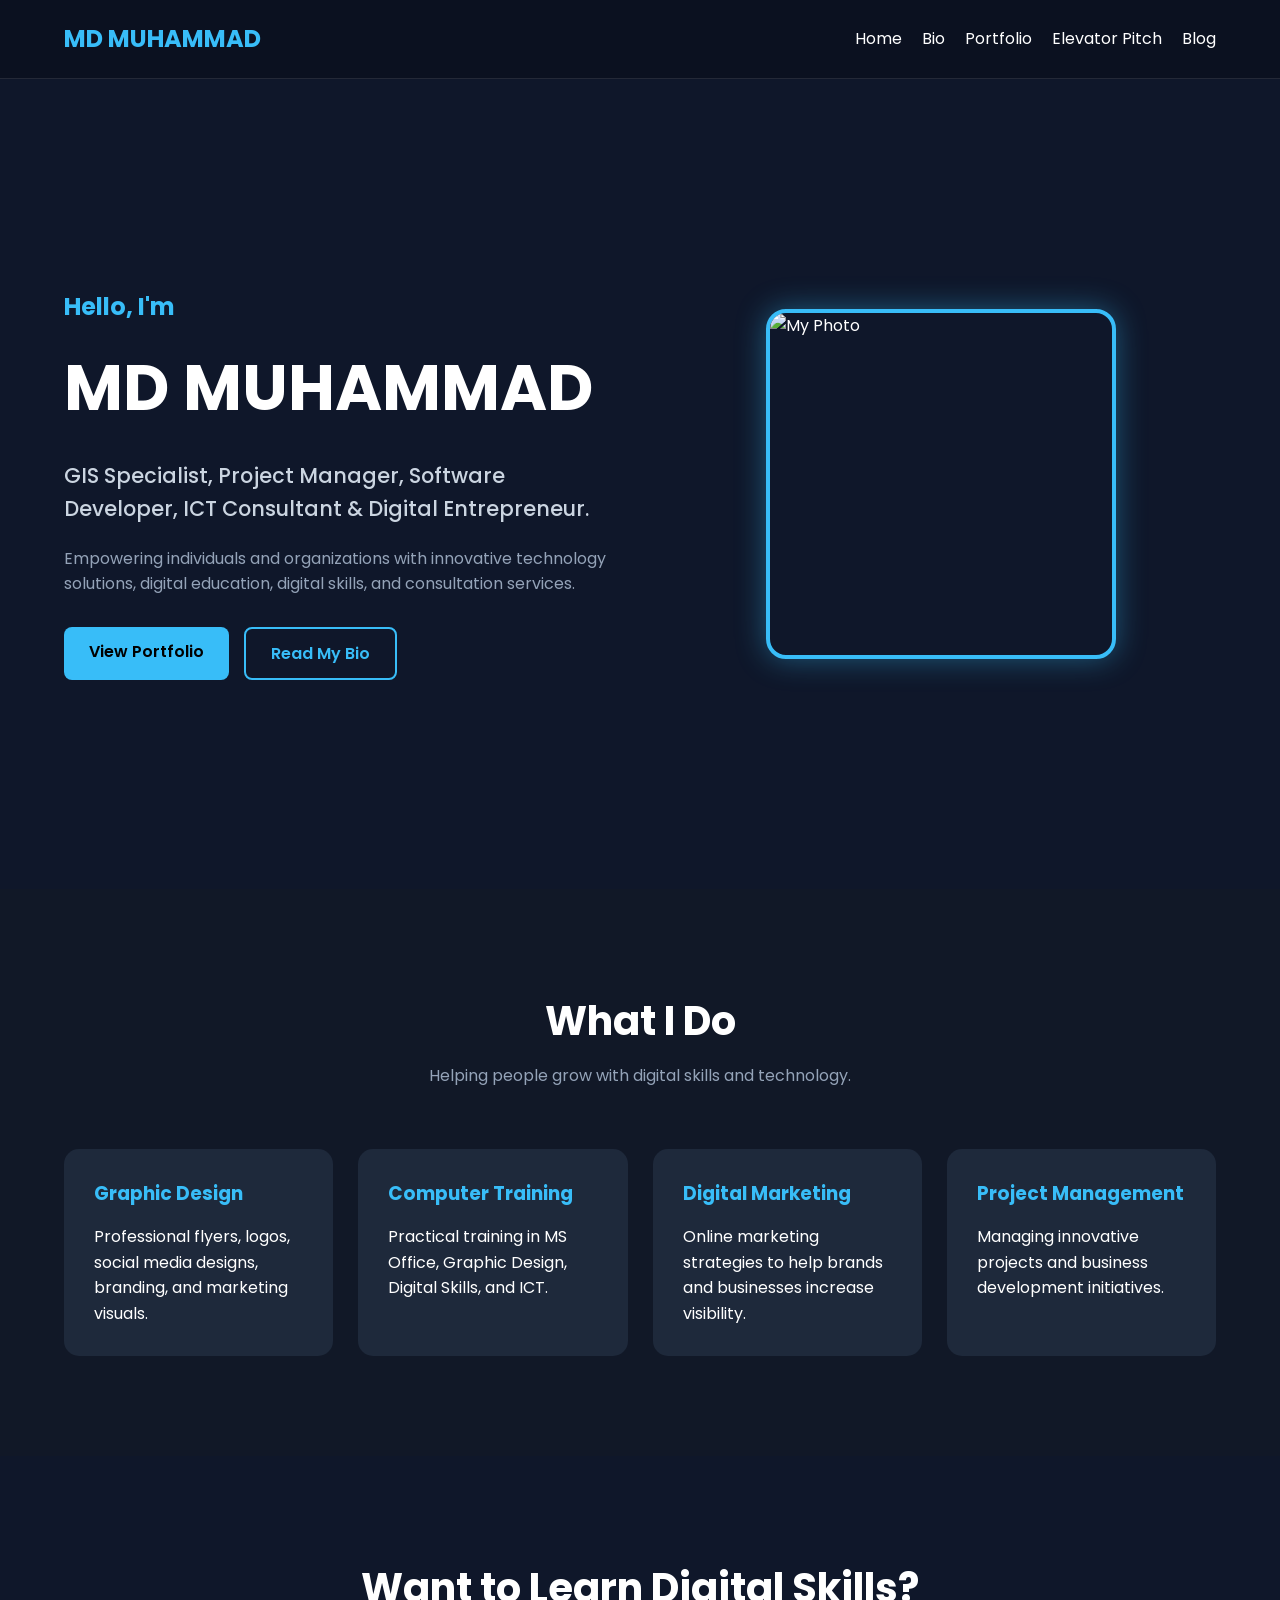
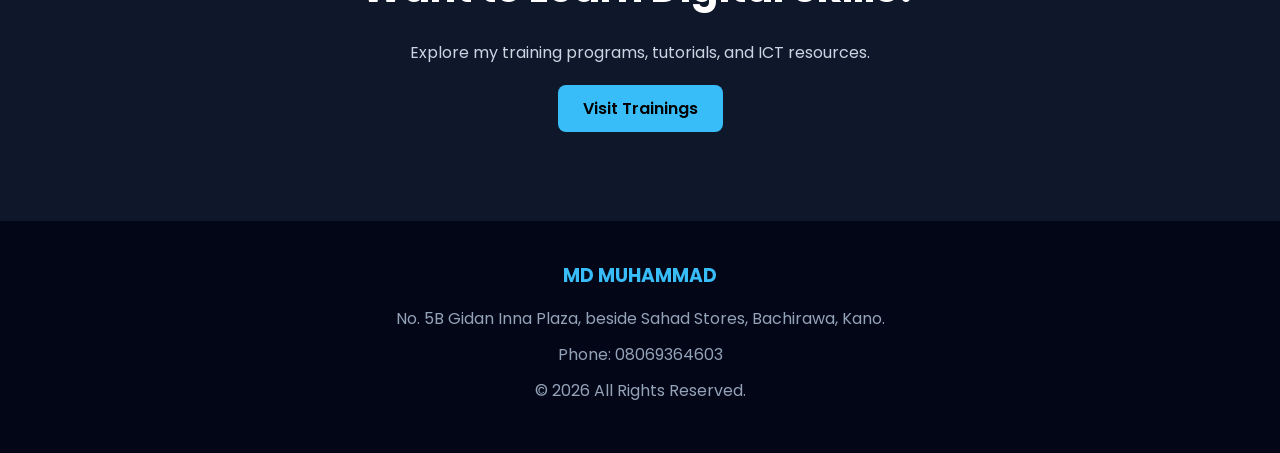
==== index.html @ ad99062e "Add files via upload" ====
<!DOCTYPE html>
<html lang="en">
<head>
  <meta charset="UTF-8" />
  <meta name="viewport" content="width=device-width, initial-scale=1.0"/>
  <title>MD MUHAMMAD  | Portfolio Website</title>

  <link rel="stylesheet" href="style.css"/>

  <link rel="preconnect" href="https://fonts.googleapis.com">
  <link rel="preconnect" href="https://fonts.gstatic.com" crossorigin>

  <link href="https://fonts.googleapis.com/css2?family=Poppins:wght@300;400;500;600;700&display=swap" rel="stylesheet">
</head>
<body>

  <!-- NAVBAR -->
  <header class="header">
    <div class="container nav-container">
      <h1 class="logo">MD MUHAMMAD</h1>

      <nav class="nav">
        <ul class="nav-links">
          <li><a href="index.html">Home</a></li>
          <li><a href="bio.html">Bio</a></li>
          <li><a href="portfolio.html">Portfolio</a></li>
          <li><a href="pitch.html">Elevator Pitch</a></li>
          <li><a href="blog.html">Blog</a></li>
        </ul>
      </nav>

      <div class="menu-btn" id="menu-btn">
        ☰
      </div>
    </div>
  </header>

  <!-- HERO SECTION -->
  <section class="hero">
    <div class="container hero-content">

      <div class="hero-text">
        <h2>Hello, I'm</h2>
        <h1>MD MUHAMMAD</h1>

        <p class="tagline">
          GIS Specialist, Project Manager, Software Developer, ICT Consultant & Digital Entrepreneur.
        </p>

        <p class="hero-description">
          Empowering individuals and organizations with innovative technology solutions, 
          digital education, digital skills, and consultation services.
        </p>

        <div class="hero-buttons">
          <a href="portfolio.html" class="btn primary-btn">View Portfolio</a>
          <a href="bio.html" class="btn secondary-btn">Read My Bio</a>
        </div>
      </div>

      <div class="hero-image">
        <div class="image-box">
        <img src="images/themd.jpeg" alt="My Photo">
        </div>
      </div>

    </div>
  </section>

  <!-- SERVICES -->
  <section class="services">
    <div class="container">

      <div class="section-title">
        <h2>What I Do</h2>
        <p>Helping people grow with digital skills and technology.</p>
      </div>

      <div class="service-grid">

        <div class="service-card">
          <h3>Graphic Design</h3>
          <p>
            Professional flyers, logos, social media designs, branding, and marketing visuals.
          </p>
        </div>

        <div class="service-card">
          <h3>Computer Training</h3>
          <p>
            Practical training in MS Office, Graphic Design, Digital Skills, and ICT.
          </p>
        </div>

        <div class="service-card">
          <h3>Digital Marketing</h3>
          <p>
            Online marketing strategies to help brands and businesses increase visibility.
          </p>
        </div>

        <div class="service-card">
          <h3>Project Management</h3>
          <p>
            Managing innovative projects and business development initiatives.
          </p>
        </div>

      </div>

    </div>
  </section>

  <!-- CTA -->
  <section class="cta">
    <div class="container cta-content">
      <h2>Want to Learn Digital Skills?</h2>
      <p>
        Explore my training programs, tutorials, and ICT resources.
      </p>

      <a href="blog.html" class="btn primary-btn">
        Visit Trainings
      </a>
    </div>
  </section>

  <!-- FOOTER -->
  <footer class="footer">
    <div class="container footer-content">

      <h3>MD MUHAMMAD</h3>

      <p>
        No. 5B Gidan Inna Plaza, beside Sahad Stores, Bachirawa, Kano.
      </p>

      <p>Phone: 08069364603</p>

      <p class="copyright">
        © 2026 All Rights Reserved.
      </p>

    </div>
  </footer>

  <script src="script.js"></script>

</body>
</html>
---- style.css ----
*{
  margin:0;
  padding:0;
  box-sizing:border-box;
}

body{
  font-family:'Poppins', sans-serif;
  background:#0f172a;
  color:#fff;
  line-height:1.6;
}

.container{
  width:90%;
  max-width:1200px;
  margin:auto;
}

.header{
  position:sticky;
  top:0;
  z-index:1000;
  background:#0b1120;
  border-bottom:1px solid rgba(255,255,255,0.1);
}

.nav-container{
  display:flex;
  justify-content:space-between;
  align-items:center;
  padding:20px 0;
}

.logo{
  font-size:1.5rem;
  color:#38bdf8;
}

.nav-links{
  display:flex;
  list-style:none;
  gap:20px;
}

.nav-links a{
  text-decoration:none;
  color:#fff;
  transition:0.3s;
}

.nav-links a:hover{
  color:#38bdf8;
}

.menu-btn{
  display:none;
  font-size:1.8rem;
  cursor:pointer;
}

/* HERO */
.hero{
  min-height:90vh;
  display:flex;
  align-items:center;
}

.hero-content{
  display:grid;
  grid-template-columns:1fr 1fr;
  gap:50px;
  align-items:center;
}

.hero-text h2{
  color:#38bdf8;
  margin-bottom:10px;
}

.hero-text h1{
  font-size:4rem;
  margin-bottom:20px;
}

.tagline{
  font-size:1.3rem;
  font-weight:500;
  color:#cbd5e1;
  margin-bottom:20px;
}

.hero-description{
  margin-bottom:30px;
  color:#94a3b8;
}

.hero-buttons{
  display:flex;
  gap:15px;
  flex-wrap:wrap;
}

.btn{
  padding:12px 25px;
  border-radius:8px;
  text-decoration:none;
  font-weight:600;
  transition:0.3s;
}

.primary-btn{
  background:#38bdf8;
  color:#000;
}

.primary-btn:hover{
  transform:translateY(-3px);
}

.secondary-btn{
  border:2px solid #38bdf8;
  color:#38bdf8;
}

.secondary-btn:hover{
  background:#38bdf8;
  color:#000;
}

.hero-image{
  display:flex;
  justify-content:center;
}

.image-box{
  width:350px;
  height:350px;
  border-radius:20px;
  overflow:hidden;
  border:4px solid #38bdf8;
  box-shadow:0 0 30px rgba(56,189,248,0.4);
}

.image-box img{
  width:100%;
  height:100%;
  object-fit:cover;
}

/* SERVICES */
.services{
  padding:100px 0;
  background:#111827;
}

.section-title{
  text-align:center;
  margin-bottom:60px;
}

.section-title h2{
  font-size:2.5rem;
  margin-bottom:10px;
}

.section-title p{
  color:#94a3b8;
}

.service-grid{
  display:grid;
  grid-template-columns:repeat(auto-fit, minmax(250px,1fr));
  gap:25px;
}

.service-card{
  background:#1e293b;
  padding:30px;
  border-radius:15px;
  transition:0.3s;
}

.service-card:hover{
  transform:translateY(-10px);
  border:1px solid #38bdf8;
}

.service-card h3{
  margin-bottom:15px;
  color:#38bdf8;
}

/* CTA */
.cta{
  padding:100px 0;
  text-align:center;
}

.cta-content h2{
  font-size:2.5rem;
  margin-bottom:20px;
}

.cta-content p{
  margin-bottom:30px;
  color:#cbd5e1;
}

/* FOOTER */
.footer{
  background:#020617;
  padding:40px 0;
  text-align:center;
}

.footer h3{
  margin-bottom:15px;
  color:#38bdf8;
}

.footer p{
  margin-bottom:10px;
  color:#94a3b8;
}

/* RESPONSIVE */
@media(max-width:900px){

  .hero-content{
    grid-template-columns:1fr;
    text-align:center;
  }

  .hero-buttons{
    justify-content:center;
  }

  .hero-text h1{
    font-size:3rem;
  }

  .nav-links{
    position:absolute;
    top:80px;
    right:-100%;
    flex-direction:column;
    background:#0b1120;
    width:250px;
    padding:20px;
    transition:0.3s;
  }

  .nav-links.active{
    right:20px;
  }

  .menu-btn{
    display:block;
  }

}

@media(max-width:500px){

  .hero-text h1{
    font-size:2.5rem;
  }

  .image-box{
    width:280px;
    height:280px;
  }

.light-mode{
    background:#ffffff;
    color:#000000;
}

}
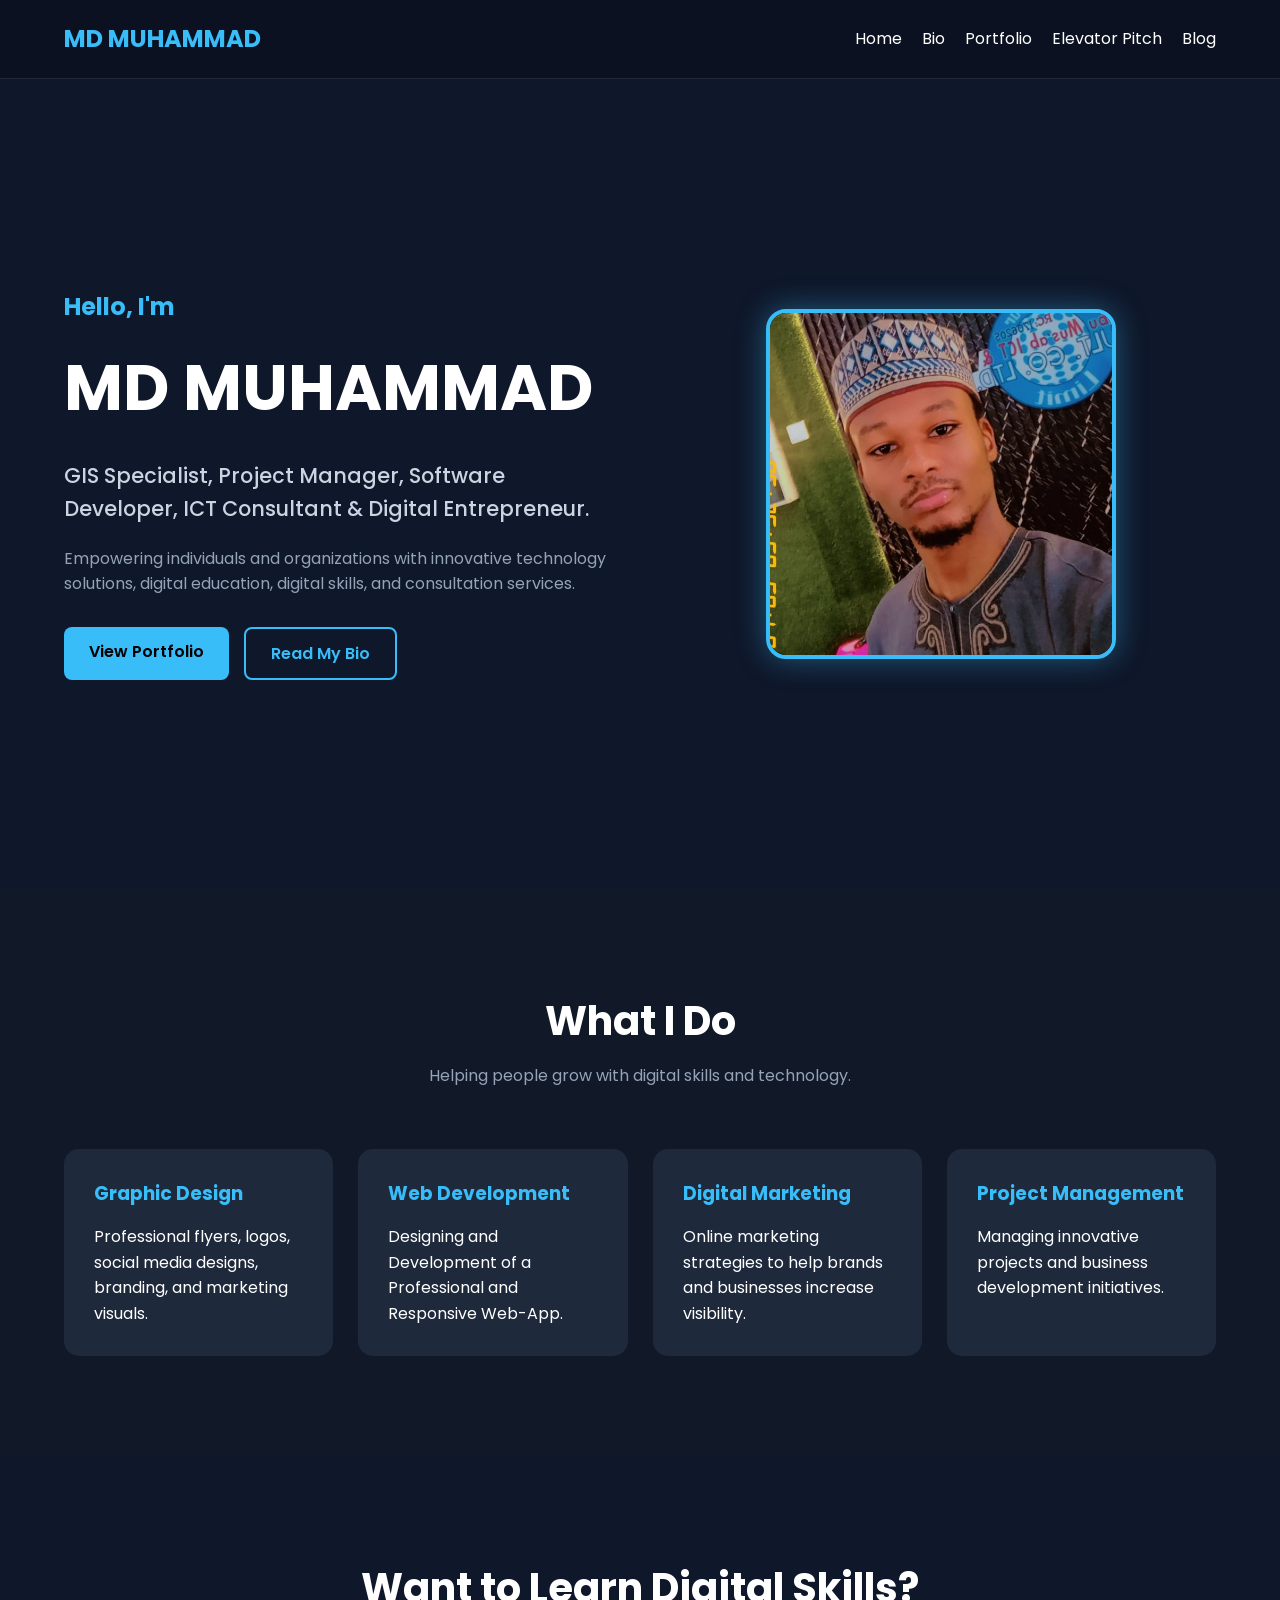
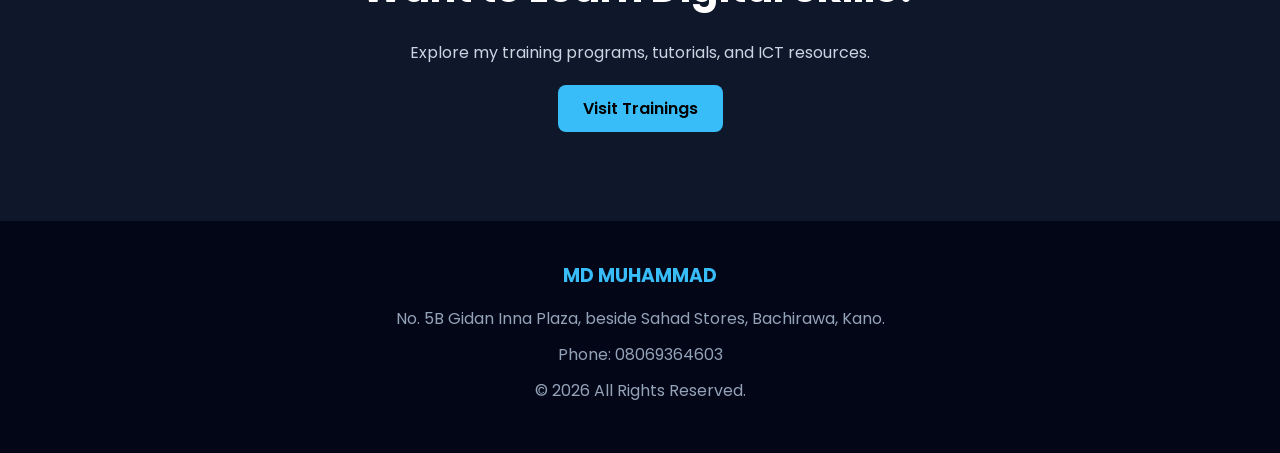
==== commit c1c724ee: "SkillsUpdate Updated service offerings and improved content." ====
--- a/index.html
+++ b/index.html
@@ -61,7 +61,7 @@
 
       <div class="hero-image">
         <div class="image-box">
-        <img src="images/themd.jpeg" alt="My Photo">
+        <img src="themd.jpeg" alt="My Photo">
         </div>
       </div>
 
@@ -87,9 +87,9 @@
         </div>
 
         <div class="service-card">
-          <h3>Computer Training</h3>
+          <h3>Web Development</h3>
           <p>
-            Practical training in MS Office, Graphic Design, Digital Skills, and ICT.
+            Designing and Development of a Professional and Responsive Web-App.
           </p>
         </div>
 
@@ -148,4 +148,4 @@
   <script src="script.js"></script>
 
 </body>
-</html>+</html>
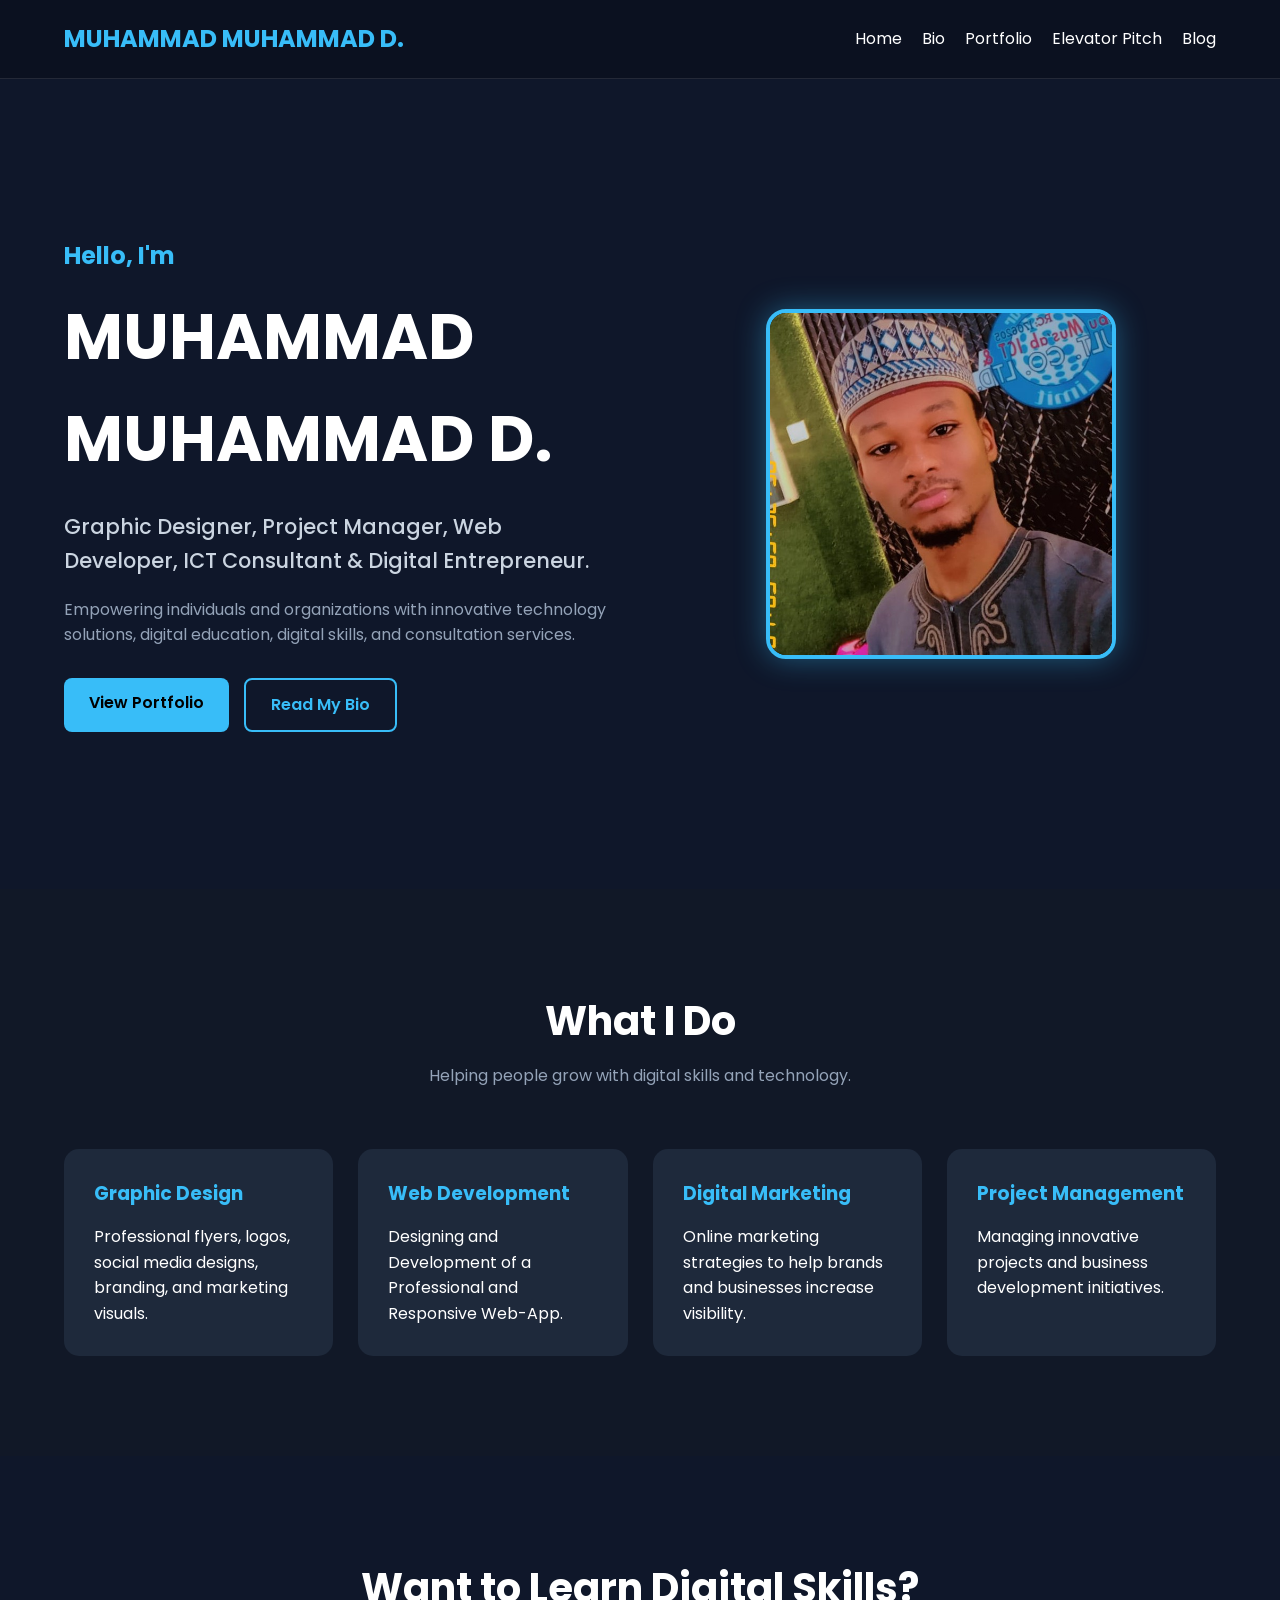
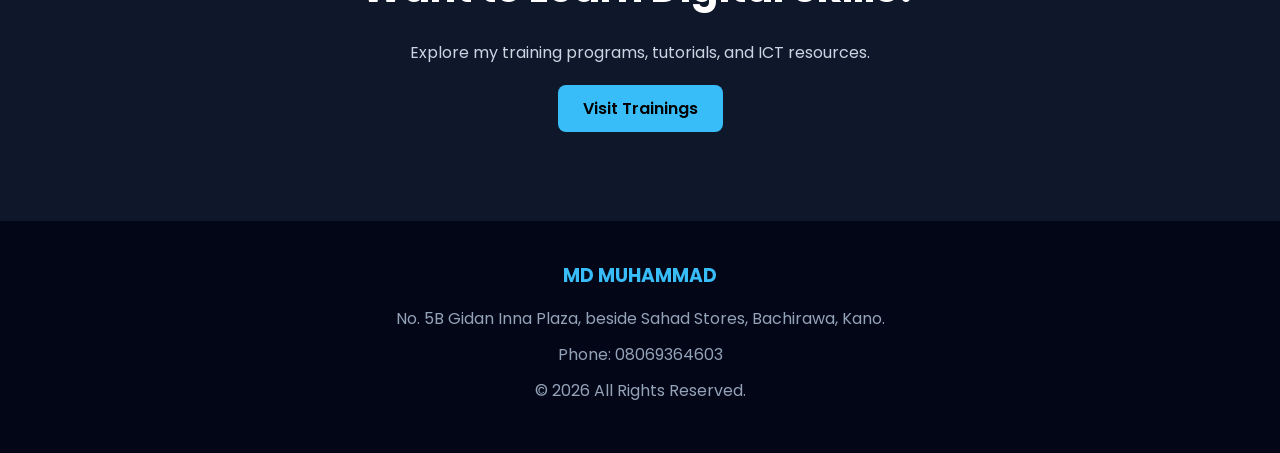
==== commit bac17fb1: "Update portfolio website header and hero section" ====
--- a/index.html
+++ b/index.html
@@ -4,7 +4,7 @@
 <head>
   <meta charset="UTF-8" />
   <meta name="viewport" content="width=device-width, initial-scale=1.0"/>
-  <title>MD MUHAMMAD  | Portfolio Website</title>
+  <title>MUHAMMAD MUHAMMAD D.  | Portfolio Website</title>
 
   <link rel="stylesheet" href="style.css"/>
 
@@ -18,7 +18,7 @@
   <!-- NAVBAR -->
   <header class="header">
     <div class="container nav-container">
-      <h1 class="logo">MD MUHAMMAD</h1>
+      <h1 class="logo">MUHAMMAD MUHAMMAD D.</h1>
 
       <nav class="nav">
         <ul class="nav-links">
@@ -42,10 +42,10 @@
 
       <div class="hero-text">
         <h2>Hello, I'm</h2>
-        <h1>MD MUHAMMAD</h1>
+        <h1>MUHAMMAD MUHAMMAD D.</h1>
 
         <p class="tagline">
-          GIS Specialist, Project Manager, Software Developer, ICT Consultant & Digital Entrepreneur.
+          Graphic Designer, Project Manager, Web Developer, ICT Consultant & Digital Entrepreneur.
         </p>
 
         <p class="hero-description">
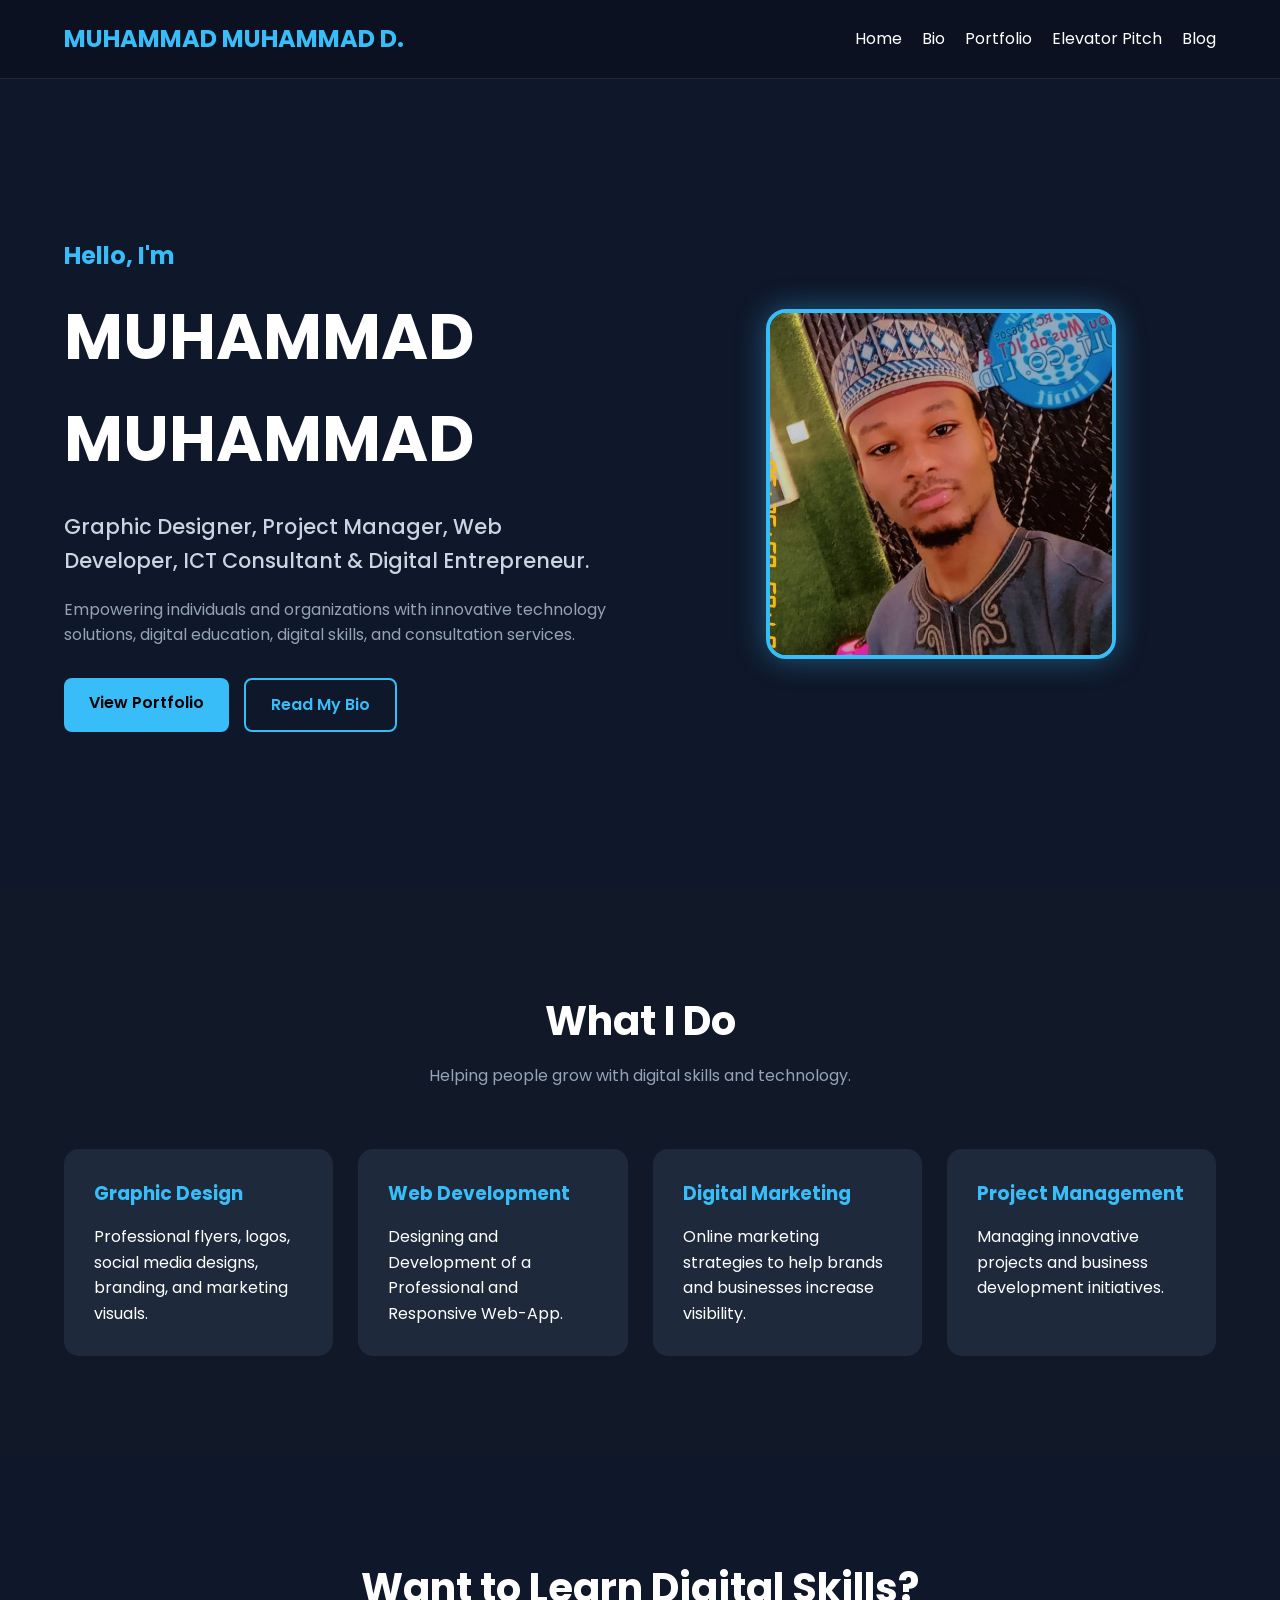
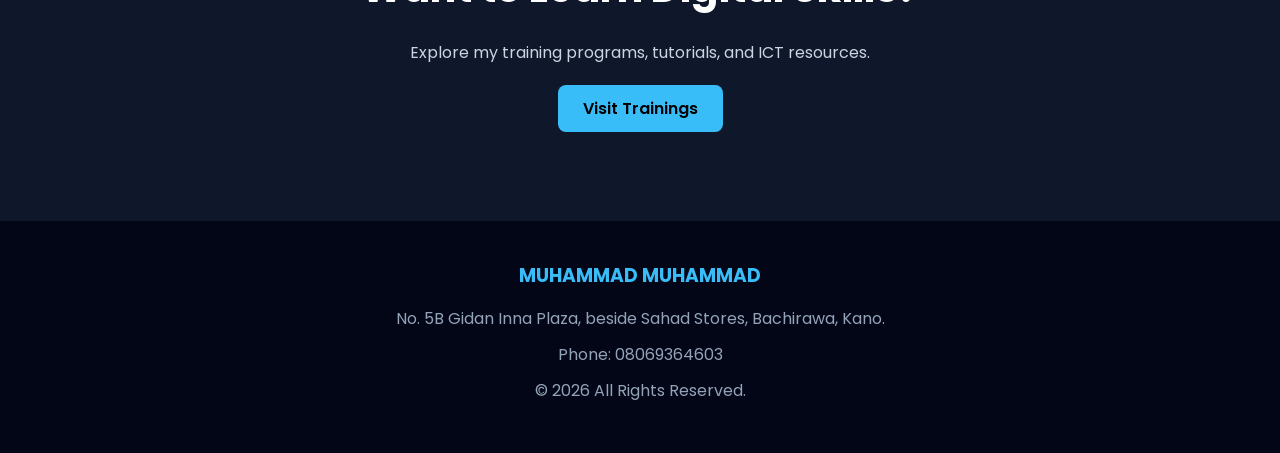
==== commit a7f6c139: "Fix HTML structure and improve formatting" ====
--- a/index.html
+++ b/index.html
@@ -4,7 +4,7 @@
 <head>
   <meta charset="UTF-8" />
   <meta name="viewport" content="width=device-width, initial-scale=1.0"/>
-  <title>MUHAMMAD MUHAMMAD D.  | Portfolio Website</title>
+  <title>MUHAMMAD MUHAMMAD  Portfolio Website </title>
 
   <link rel="stylesheet" href="style.css"/>
 
@@ -42,7 +42,7 @@
 
       <div class="hero-text">
         <h2>Hello, I'm</h2>
-        <h1>MUHAMMAD MUHAMMAD D.</h1>
+        <h1>MUHAMMAD MUHAMMAD</h1>
 
         <p class="tagline">
           Graphic Designer, Project Manager, Web Developer, ICT Consultant & Digital Entrepreneur.
@@ -130,7 +130,7 @@
   <footer class="footer">
     <div class="container footer-content">
 
-      <h3>MD MUHAMMAD</h3>
+      <h3>MUHAMMAD MUHAMMAD</h3>
 
       <p>
         No. 5B Gidan Inna Plaza, beside Sahad Stores, Bachirawa, Kano.
